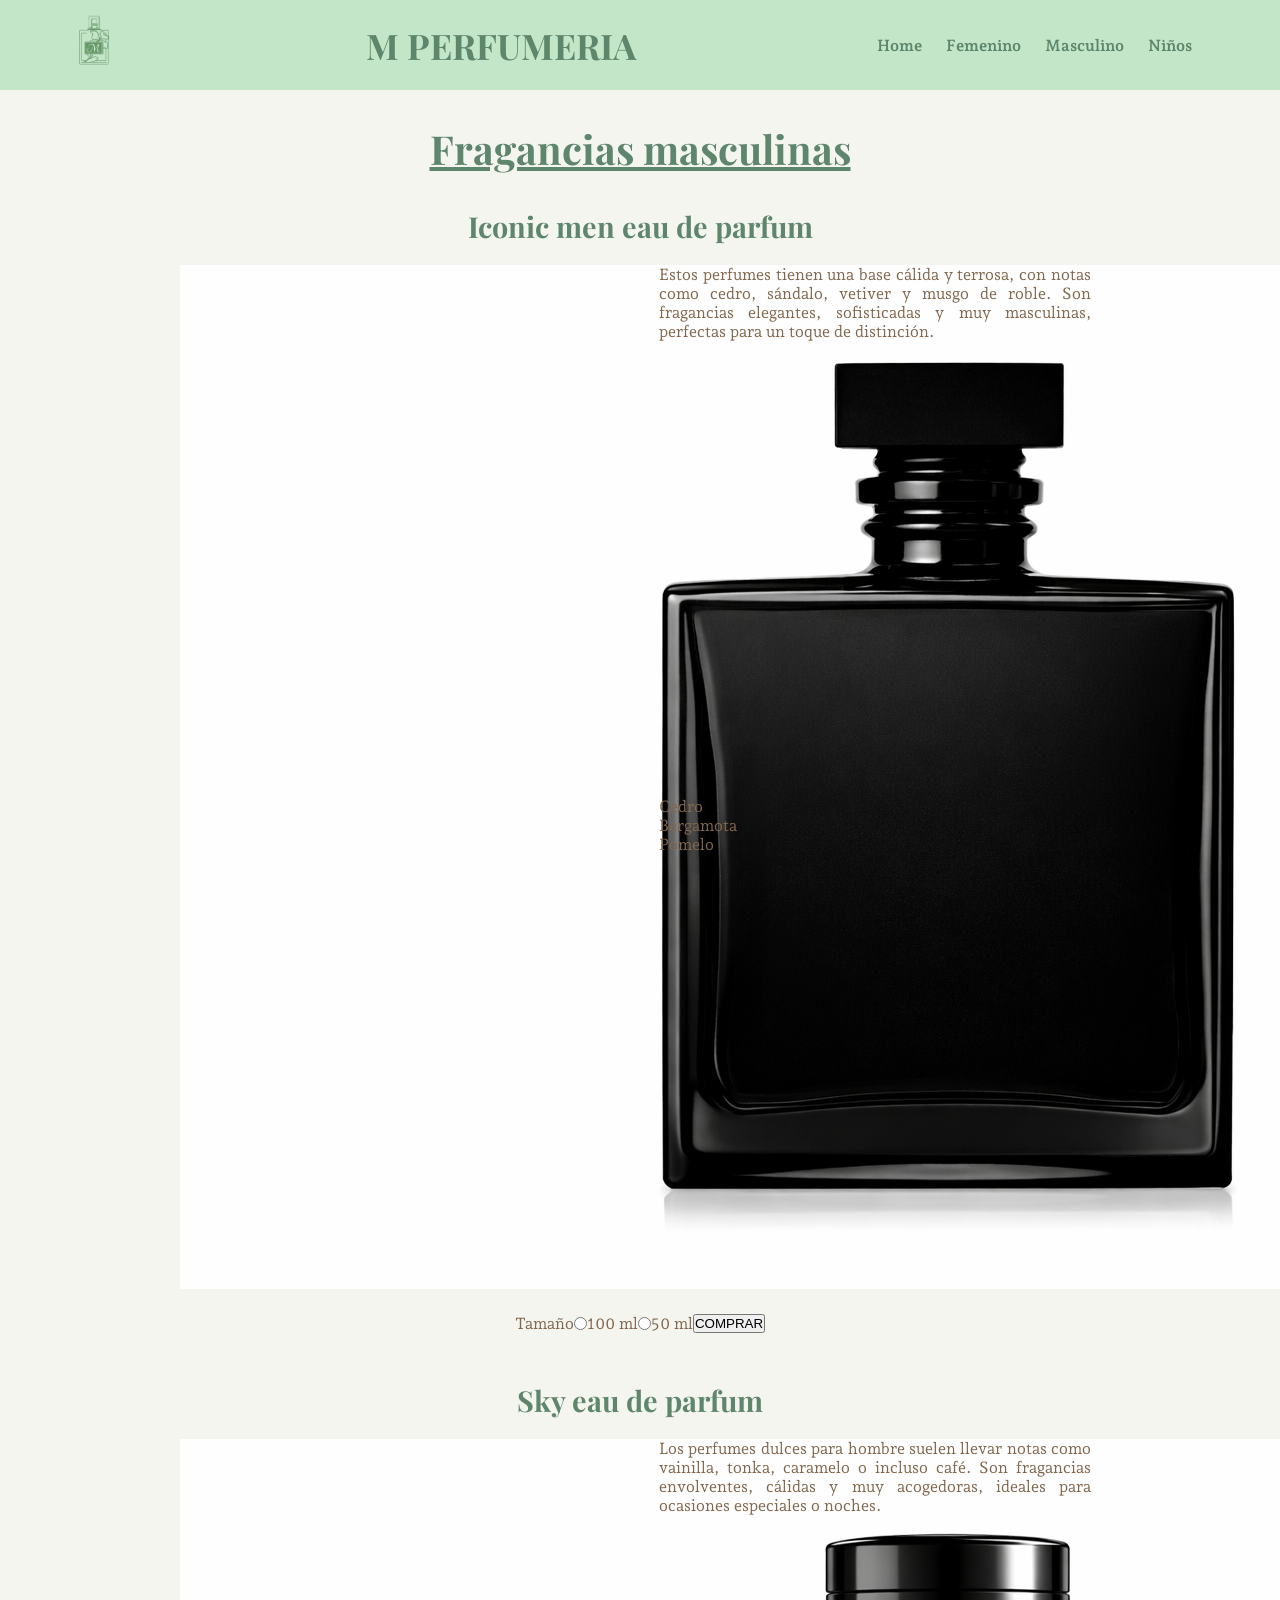
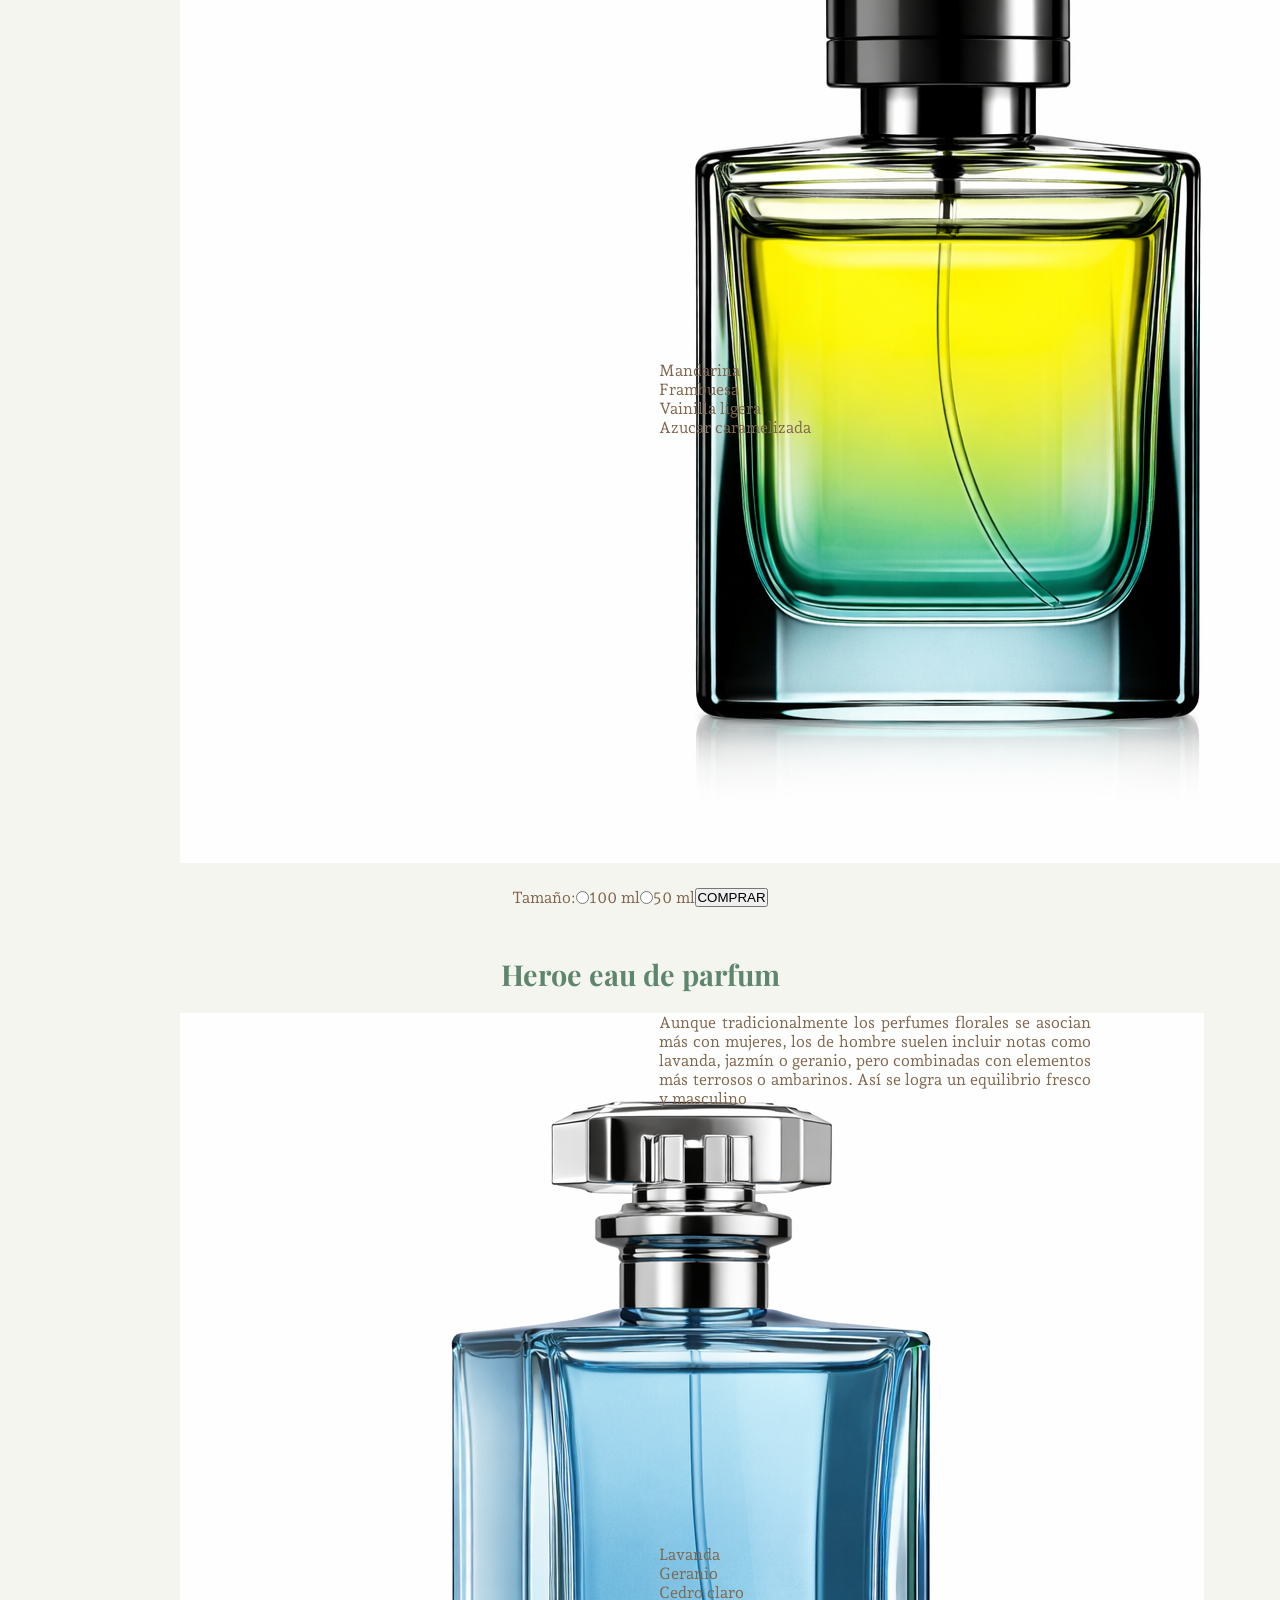
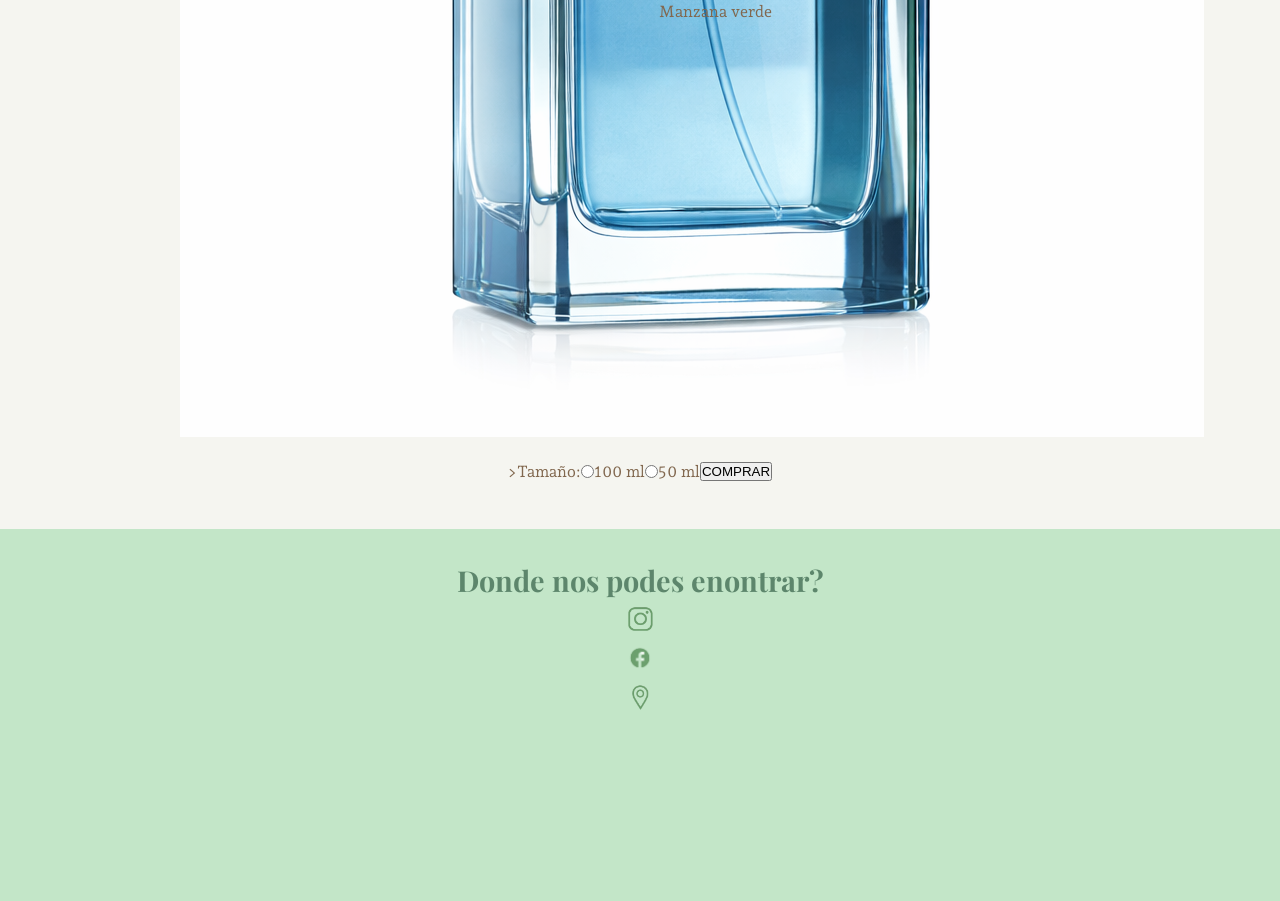
==== pages/hombres.html @ dec8b04a "primer version" ====
<!DOCTYPE html>
<html lang="en">

<head>
    <meta charset="UTF-8">
    <meta name="viewport" content="width=device-width, initial-scale=1.0">
    <title>Document</title>
    <link rel="stylesheet" href="../css/style.css">
</head>

<body>
    <header class="fondo">
        <a href=""><img class="logo" src="../img/logo.png" alt="Logo de marca"></a>
        <h1>M PERFUMERIA</h1>
        <nav>
            <ul>
                <li><a href="../index.html">Home</a></li>
                <li><a href="./mujer.html">Femenino</a></li>
                <li><a href="#">Masculino</a></li>
                <li><a href="./niños.html">Niños</a></li>
            </ul>
        </nav>
    </header>


    <main>
        <h2>Fragancias masculinas</h2>
        <nav class="hombre1">
            <img class="producto imgh1" src="../img/hombre_amaderado.png" alt="perfume iconic men">
            <h3 class="tituloh1">Iconic men eau de parfum</h3>
            <form class="tipografia comprah1" action="/submit" method="post">

                <label for="Tamaño">Tamaño</label>
                <input type="radio">
                <label for="">100 ml</label>
                <input type="radio">
                <label for="">50 ml</label>
                <input type="submit" value="COMPRAR">
            </form>

            <p class="tipografia textoh1">Estos perfumes tienen una base cálida y terrosa, con notas como cedro,
                sándalo, vetiver y musgo de roble. Son fragancias
                elegantes, sofisticadas y muy masculinas, perfectas para un toque de distinción.</p>
            <ul class="tipografia ingredientesh1">
                <li>Cedro</li>
                <li>Bergamota</li>
                <li>Pomelo</li>
            </ul>
        </nav>


        <nav class="hombre2">
            <img class="producto imgh2" src="../img/hombre_dulce.png" alt="perfume sky men">
            <h3 class="tituloh2">Sky eau de parfum </h3>
            <form class="tipografia comprah2 " action="/submit" method="post">
                <label for="tamaño">Tamaño:</label>
                <input type="radio">
                <label for="">100 ml</label>
                <input type="radio">
                <label for="">50 ml</label>
                <input type="submit" value="COMPRAR">
            </form>

            <p class="tipografia textoh2">Los perfumes dulces para hombre suelen llevar notas como vainilla, tonka,
                caramelo o incluso café. Son fragancias
                envolventes, cálidas y muy acogedoras, ideales para ocasiones especiales o noches. </p>
            <ul class="tipografia ingredientesh2">
                <li>Mandarina</li>
                <li>Frambuesa</li>
                <li>Vainilla ligera</li>
                <li>Azucar caramelizada</li>
            </ul>
        </nav>

        <nav class="hombre3">
            <img class="producto imgh3" src="../img/hombre_floral.png" alt="perfume Heroe">
            <h3 class="tituloh3">Heroe eau de parfum</h3>
            <form class="tipografia comprah3" action="/submit" method="post">>
                <label for="tamaño">Tamaño:</label>
                <input type="radio">
                <label for="">100 ml</label>
                <input type="radio">
                <label for="">50 ml</label>
                <input type="submit" value="COMPRAR">
            </form>

            <p class="tipografia textoh3">Aunque tradicionalmente los perfumes florales se asocian más con mujeres, los
                de hombre suelen incluir notas como
                lavanda, jazmín o geranio, pero combinadas con elementos más terrosos o ambarinos. Así se logra un
                equilibrio fresco y
                masculino</p>

            <ul class="tipografia ingredientesh3">
                <li>Lavanda</li>
                <li>Geranio</li>
                <li>Cedro claro</li>
                <li>Manzana verde</li>
            </ul>
        </nav>


    </main>

    <footer class="fondo">
        <h3>Donde nos podes enontrar?</h3>
        <a href=""><img class="redes" src="../img/instagram.png" alt="instagram"></a>
        <a href=""><img class="redes" src="../img/facebook.png" alt="facebook"></a>
        <a href=""><img class="redes" src="../img/ubicacion.png" alt=""></a>
        <iframe
            src="https://www.google.com/maps/embed?pb=!1m18!1m12!1m3!1d3284.718202139475!2d-58.43477722565514!3d-34.585996256560136!2m3!1f0!2f0!3f0!3m2!1i1024!2i768!4f13.1!3m3!1m2!1s0x95bcc945173b3dd7%3A0xe8a347bb55df550c!2sCoderhouse!5e0!3m2!1ses!2sar!4v1768933037406!5m2!1ses!2sar"
            width="200" height="150" style="border:0;" allowfullscreen="" loading="lazy"
            referrerpolicy="no-referrer-when-downgrade"></iframe>

    </footer>

</body>

</html>
---- css/style.css ----
@import url('https://fonts.googleapis.com/css2?family=Playfair+Display:ital,wght@0,400..900;1,400..900&display=swap');
/*titulos
font-family: "Playfair Display" */
@import url('https://fonts.googleapis.com/css2?family=Andada+Pro:ital,wght@0,400..840;1,400..840&display=swap');
/*parrafos "Andada Pro", serif;*/

/*fuentes general
#F5F5F0 blanco
#E6D8C3 beige
#C2A68C marron
#5D866C
verde
*/

* {
    margin: 0;
    padding: 0;
    box-sizing: border-box;
}

body {
    overflow-x: hidden;
    width: 100%;
    background-color: #F5F5F0;
    font-family: "Andada Pro", serif;
}

/*TIPOGRAFIA GENERAL*/

h1 {
    color: #5D866C;
    font-family: "Playfair Display", serif;
    font-size: 2.2rem;
    margin: 0;
}

h2 {
    color: #5D866C;
    font-family: "Playfair Display", serif;
    font-size: 2.5rem;
    text-decoration: underline;
    padding: 2rem 0;
    text-align: center;
}

h3 {
    color: #5D866C;
    font-family: "Playfair Display", serif;
    font-size: 1.8rem;
    padding: 0 0 3px 0;
}

.tipografia {
    color: #81674e;
    font-family: "Andada Pro", serif;
    text-align: justify;
}

p {
    padding: 0 2% 10px 2%;
    /* Quitamos padding superior para que no baje */
    margin: 0;
    text-align: justify;
    font-family: "Andada Pro", serif;
    color: #81674e;
}

ul {
    display: inline-block;
    margin: 0;
    padding: 0;
    list-style: none;
}

/*HEADER*/
header {
    display: flex;
    align-items: center;
    justify-content: space-between;
    padding: 10px 5%;
    height: 90px;
    background-color: #c3e6c8;
}

header ul {
    font-family: "Andada Pro", serif;
    display: flex;
    margin: 0;
    padding: 0;
    list-style: none;
}

header li {
    margin-right: 1.5rem;
}

header a {
    text-decoration: none;
    color: #5D866C;
    font-weight: bold;
}

.fondo {
    background-color: #c3e6c8;
}

/*Main*/
main {
    text-align: center;
    background-color: #F5F5F0;
    display: flow-root;
}

/*imagenes*/
.logo {
    width: 60px;
    height: auto;
}

.presentacion {
    max-width: 100%;
    height: auto;
    display: block;
    margin: 0 auto;
}

.redes {
    width: 35px !important;
    height: 35px !important;
    margin: 0 10px;
    object-fit: contain;
}

/*grids*/
.hombre1,
.hombre2,
.hombre3,
.mujer1,
.mujer2,
.mujer3,
.nena,
.nene,
.unisex {
    display: grid;
    grid-template-areas:
        "titulo titulo"
        "img texto"
        "img ingredientes"
        "compra compra";
    grid-template-columns: 45% 45%;
    /* Forzamos a que las filas de contenido sean flexibles pero pegadas arriba */
    grid-template-rows: auto min-content min-content auto;
    column-gap: 2%;
    row-gap: 10px;
    width: 90%;
    max-width: 1000px;
    margin: 0 auto 0 auto;
    padding-bottom: 3rem;
    justify-content: center;
    /* IMPORTANTE: Alinea todo al inicio de la celda para que el texto no baje */
    align-items: start;
}

.tituloh1,
.tituloh2,
.tituloh3,
.titulom1,
.titulom2,
.titulom3,
.tituloa,
.tituloe,
.titulox {
    grid-area: titulo;
    align-self: center;
    /* El título sí lo centramos */
    padding-bottom: 10px;
}

.imgh1,
.imgh2,
.imgh3,
.imgm1,
.imgm2,
.imgm3,
.imga,
.imge,
.imgx {
    grid-area: img;
}

[class^="img"] img {
    width: 100%;
    max-width: 280px;
    height: auto;
}

.textoh1,
.textoh2,
.textoh3,
.textom1,
.textom2,
.textom3,
.textoa,
.textoe,
.textox {
    grid-area: texto;
    /* Forzamos a que este bloque empiece arriba de su celda */
    align-self: start;
}

.ingredientesh1,
.ingredientesh2,
.ingredientesh3,
.ingredientesm1,
.ingredientesm2,
.ingredientesm3,
.ingredientesa,
.ingredientese,
.ingredientesx {
    grid-area: ingredientes;
    text-align: left;
    padding-left: 2%;
    align-self: start;
}

.comprah1,
.comprah2,
.comprah3,
.compram1,
.compram2,
.compram3,
.compraa,
.comprae,
.comprax {
    grid-area: compra;
    display: flex;
    justify-content: center;
    align-self: center;
    padding-top: 15px;
}

button {
    background-color: #5D866C;
    color: #F5F5F0;
    border: none;
    padding: 8px 20px;
    font-family: "Andada Pro", serif;
    cursor: pointer;
    border-radius: 4px;
}

footer {
    background-color: #c3e6c8;
    padding: 2rem;
    text-align: center;
    display: flex;
    flex-direction: column;
    align-items: center;
    margin-top: 0;
}

/*MOBILE*/

@media (max-width: 480px) {

    header {
        flex-direction: column;
        height: auto;
        gap: 1rem;
        padding: 15px;
    }

    h1 {
        font-size: 2rem;
    }

    header ul {
        flex-wrap: wrap;
        justify-content: center;
        gap: 10px;
    }

    .hombre1,
    .hombre2,
    .hombre3,
    .mujer1,
    .mujer2,
    .mujer3,
    .nena,
    .nene,
    .unisex {
        grid-template-columns: 100%;
        grid-template-areas:
            "titulo"
            "img"
            "texto"
            "ingredientes"
            "compra";
        width: 100%;
        align-items: center;
        /* En mobile sí centramos */
    }

    [class^="img"] img {
        max-width: 200px;
    }

    p {
        padding: 15px 5%;
    }
}


#carouselPerfumeria {
    margin-bottom: 2rem;
    width: 100%;
}

.carousel-inner img {
    height: auto;
    max-height: 400px;
    object-fit: cover;
}
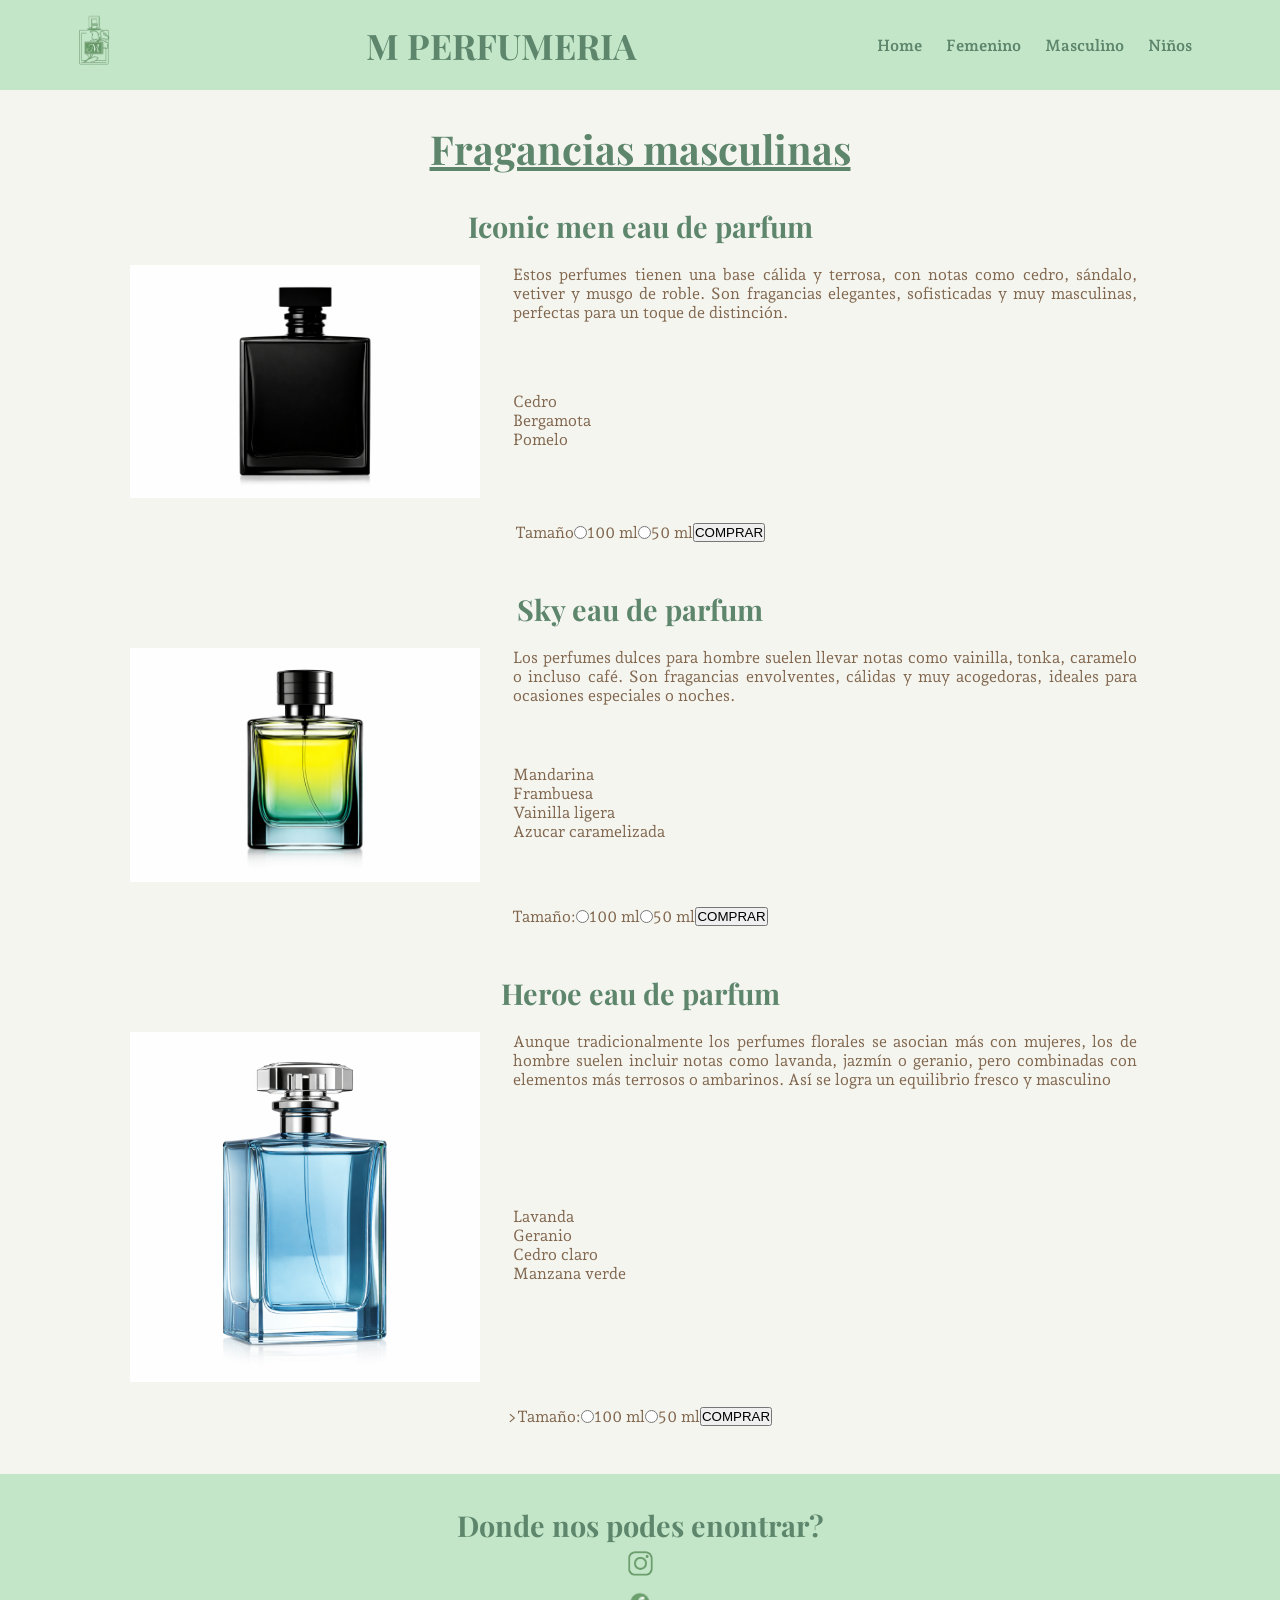
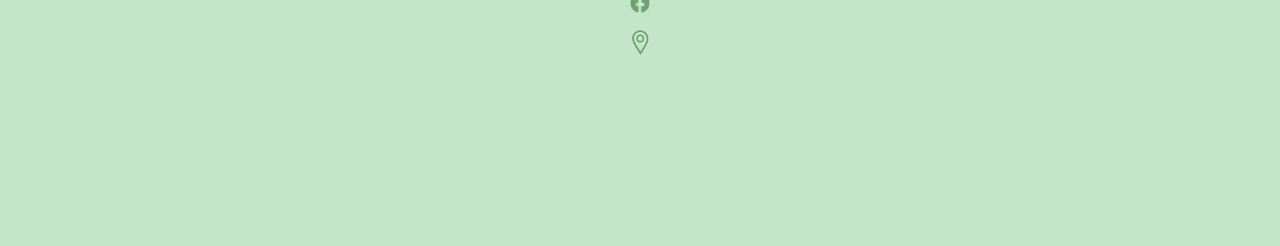
==== commit 0516ce96: "sass" ====
--- a/pages/hombres.html
+++ b/pages/hombres.html
@@ -25,7 +25,7 @@
 
     <main>
         <h2>Fragancias masculinas</h2>
-        <nav class="hombre1">
+        <div class="hombre1">
             <img class="producto imgh1" src="../img/hombre_amaderado.png" alt="perfume iconic men">
             <h3 class="tituloh1">Iconic men eau de parfum</h3>
             <form class="tipografia comprah1" action="/submit" method="post">
@@ -46,10 +46,10 @@
                 <li>Bergamota</li>
                 <li>Pomelo</li>
             </ul>
-        </nav>
+        </div>
 
 
-        <nav class="hombre2">
+        <div class="hombre2">
             <img class="producto imgh2" src="../img/hombre_dulce.png" alt="perfume sky men">
             <h3 class="tituloh2">Sky eau de parfum </h3>
             <form class="tipografia comprah2 " action="/submit" method="post">
@@ -70,9 +70,9 @@
                 <li>Vainilla ligera</li>
                 <li>Azucar caramelizada</li>
             </ul>
-        </nav>
+        </div>
 
-        <nav class="hombre3">
+        <div class="hombre3">
             <img class="producto imgh3" src="../img/hombre_floral.png" alt="perfume Heroe">
             <h3 class="tituloh3">Heroe eau de parfum</h3>
             <form class="tipografia comprah3" action="/submit" method="post">>
@@ -96,7 +96,7 @@
                 <li>Cedro claro</li>
                 <li>Manzana verde</li>
             </ul>
-        </nav>
+        </div>
 
 
     </main>
--- a/css/style.css
+++ b/css/style.css
@@ -132,14 +132,521 @@
 }
 
 /*grids*/
-.hombre1,
-.hombre2,
-.hombre3,
-.mujer1,
-.mujer2,
-.mujer3,
-.nena,
-.nene,
+.hombre1 {
+    display: grid;
+    grid-template-areas:
+        "titulo titulo"
+        "img texto"
+        "img ingredientes"
+        "compra compra";
+    grid-template-columns: 35% 65%;
+    grid-template-rows: auto min-content min-content auto;
+    column-gap: 2%;
+    row-gap: 10px;
+    width: 90%;
+    max-width: 1000px;
+    margin: 0 auto 0 auto;
+    padding-bottom: 3rem;
+    justify-content: center;
+    align-items: start;
+}
+
+.tituloh1 {
+    grid-area: titulo;
+    align-self: center;
+    padding-bottom: 10px;
+}
+
+.imgh1 {
+
+    grid-area: img;
+    width: 100%;
+    max-width: 100%;
+    height: auto;
+}
+
+
+
+[class^="img"] {
+    display: flex;
+    justify-content: center;
+    align-items: center;
+}
+
+[class^="img"] img {
+    width: 200px;
+    max-width: 200px;
+    height: auto;
+}
+
+.textoh1 {
+    grid-area: texto;
+
+    align-self: start;
+}
+
+.ingredientesh1 {
+    grid-area: ingredientes;
+    text-align: left;
+    padding-left: 2%;
+    align-self: start;
+}
+
+.comprah1 {
+    grid-area: compra;
+    display: flex;
+    justify-content: center;
+    align-self: center;
+    padding-top: 15px;
+}
+
+.hombre2 {
+    display: grid;
+    grid-template-areas:
+        "titulo titulo"
+        "img texto"
+        "img ingredientes"
+        "compra compra";
+    grid-template-columns: 35% 65%;
+    grid-template-rows: auto min-content min-content auto;
+    column-gap: 2%;
+    row-gap: 10px;
+    width: 90%;
+    max-width: 1000px;
+    margin: 0 auto 0 auto;
+    padding-bottom: 3rem;
+    justify-content: center;
+    align-items: start;
+}
+
+.tituloh2 {
+    grid-area: titulo;
+    align-self: center;
+    padding-bottom: 10px;
+}
+
+.imgh2 {
+    grid-area: img;
+    width: 100%;
+    max-width: 100%;
+    height: auto;
+}
+
+[class^="img"] {
+    display: flex;
+    justify-content: center;
+    align-items: center;
+}
+
+[class^="img"] img {
+    width: 200px;
+    max-width: 200px;
+    height: auto;
+}
+
+.textoh2 {
+    grid-area: texto;
+
+    align-self: start;
+}
+
+.ingredientesh2 {
+    grid-area: ingredientes;
+    text-align: left;
+    padding-left: 2%;
+    align-self: start;
+}
+
+.comprah2 {
+    grid-area: compra;
+    display: flex;
+    justify-content: center;
+    align-self: center;
+    padding-top: 15px;
+}
+
+.hombre3 {
+    display: grid;
+    grid-template-areas:
+        "titulo titulo"
+        "img texto"
+        "img ingredientes"
+        "compra compra";
+    grid-template-columns: 35% 65%;
+    grid-template-rows: auto min-content min-content auto;
+    column-gap: 2%;
+    row-gap: 10px;
+    width: 90%;
+    max-width: 1000px;
+    margin: 0 auto 0 auto;
+    padding-bottom: 3rem;
+    justify-content: center;
+    align-items: start;
+}
+
+.tituloh3 {
+    grid-area: titulo;
+    align-self: center;
+    padding-bottom: 10px;
+}
+
+.imgh3 {
+    grid-area: img;
+    width: 100%;
+    max-width: 100%;
+    height: auto;
+}
+
+
+[class^="img"] {
+    display: flex;
+    justify-content: center;
+    align-items: center;
+}
+
+[class^="img"] img {
+    width: 200px;
+    max-width: 200px;
+    height: auto;
+}
+
+.textoh3 {
+    grid-area: texto;
+
+    align-self: start;
+}
+
+.ingredientesh3 {
+    grid-area: ingredientes;
+    text-align: left;
+    padding-left: 2%;
+    align-self: start;
+}
+
+.comprah3 {
+    grid-area: compra;
+    display: flex;
+    justify-content: center;
+    align-self: center;
+    padding-top: 15px;
+}
+
+.mujer1 {
+    display: grid;
+    grid-template-areas:
+        "titulo titulo"
+        "img texto"
+        "img ingredientes"
+        "compra compra";
+    grid-template-columns: 35% 65%;
+    grid-template-rows: auto min-content min-content auto;
+    column-gap: 2%;
+    row-gap: 10px;
+    width: 90%;
+    max-width: 1000px;
+    margin: 0 auto 0 auto;
+    padding-bottom: 3rem;
+    justify-content: center;
+    align-items: start;
+}
+
+.titulom1 {
+    grid-area: titulo;
+    align-self: center;
+    padding-bottom: 10px;
+}
+
+.imgm1 {
+    grid-area: img;
+
+}
+
+
+[class^="img"] {
+    display: flex;
+    justify-content: center;
+    align-items: center;
+}
+
+[class^="img"] img {
+    width: 200px;
+    max-width: 200px;
+    height: auto;
+}
+
+.textom1 {
+    grid-area: texto;
+
+    align-self: start;
+}
+
+.ingredientesm1 {
+    grid-area: ingredientes;
+    text-align: left;
+    padding-left: 2%;
+    align-self: start;
+}
+
+.compram1 {
+    grid-area: compra;
+    display: flex;
+    justify-content: center;
+    align-self: center;
+    padding-top: 15px;
+}
+
+.mujer2 {
+    display: grid;
+    grid-template-areas:
+        "titulo titulo"
+        "img texto"
+        "img ingredientes"
+        "compra compra";
+    grid-template-columns: 35% 65%;
+    grid-template-rows: auto min-content min-content auto;
+    column-gap: 2%;
+    row-gap: 10px;
+    width: 90%;
+    max-width: 1000px;
+    margin: 0 auto 0 auto;
+    padding-bottom: 3rem;
+    justify-content: center;
+    align-items: start;
+}
+
+.titulom2 {
+    grid-area: titulo;
+    align-self: center;
+    padding-bottom: 10px;
+}
+
+.imgm2 {
+    grid-area: img;
+}
+
+
+[class^="img"] {
+    display: flex;
+    justify-content: center;
+    align-items: center;
+}
+
+[class^="img"] img {
+    width: 200px;
+    max-width: 200px;
+    height: auto;
+}
+
+.textom2 {
+    grid-area: texto;
+
+    align-self: start;
+}
+
+.ingredientesm2 {
+    grid-area: ingredientes;
+    text-align: left;
+    padding-left: 2%;
+    align-self: start;
+}
+
+.compram2 {
+    grid-area: compra;
+    display: flex;
+    justify-content: center;
+    align-self: center;
+    padding-top: 15px;
+}
+
+.mujer3 {
+    display: grid;
+    grid-template-areas:
+        "titulo titulo"
+        "img texto"
+        "img ingredientes"
+        "compra compra";
+    grid-template-columns: 35% 65%;
+    grid-template-rows: auto min-content min-content auto;
+    column-gap: 2%;
+    row-gap: 10px;
+    width: 90%;
+    max-width: 1000px;
+    margin: 0 auto 0 auto;
+    padding-bottom: 3rem;
+    justify-content: center;
+    align-items: start;
+}
+
+.titulom3 {
+    grid-area: titulo;
+    align-self: center;
+    padding-bottom: 10px;
+}
+
+.imgm3 {
+    grid-area: img;
+}
+
+
+[class^="img"] {
+    display: flex;
+    justify-content: center;
+    align-items: center;
+}
+
+[class^="img"] img {
+    width: 200px;
+    max-width: 200px;
+    height: auto;
+}
+
+.textom3 {
+    grid-area: texto;
+
+    align-self: start;
+}
+
+.ingredientesm3 {
+    grid-area: ingredientes;
+    text-align: left;
+    padding-left: 2%;
+    align-self: start;
+}
+
+.compram3 {
+    grid-area: compra;
+    display: flex;
+    justify-content: center;
+    align-self: center;
+    padding-top: 15px;
+}
+
+.nena {
+    display: grid;
+    grid-template-areas:
+        "titulo titulo"
+        "img texto"
+        "img ingredientes"
+        "compra compra";
+    grid-template-columns: 35% 65%;
+    grid-template-rows: auto min-content min-content auto;
+    column-gap: 2%;
+    row-gap: 10px;
+    width: 90%;
+    max-width: 1000px;
+    margin: 0 auto 0 auto;
+    padding-bottom: 3rem;
+    justify-content: center;
+    align-items: start;
+}
+
+.tituloa {
+    grid-area: titulo;
+    align-self: center;
+    padding-bottom: 10px;
+}
+
+.imga {
+    grid-area: img;
+}
+
+
+[class^="img"] {
+    display: flex;
+    justify-content: center;
+    align-items: center;
+}
+
+[class^="img"] img {
+    width: 200px;
+    max-width: 200px;
+    height: auto;
+}
+
+.textoa {
+    grid-area: texto;
+
+    align-self: start;
+}
+
+.ingredientesa {
+    grid-area: ingredientes;
+    text-align: left;
+    padding-left: 2%;
+    align-self: start;
+}
+
+.compraa {
+    grid-area: compra;
+    display: flex;
+    justify-content: center;
+    align-self: center;
+    padding-top: 15px;
+}
+
+.nene {
+    display: grid;
+    grid-template-areas:
+        "titulo titulo"
+        "img texto"
+        "img ingredientes"
+        "compra compra";
+    grid-template-columns: 35% 65%;
+    grid-template-rows: auto min-content min-content auto;
+    column-gap: 2%;
+    row-gap: 10px;
+    width: 90%;
+    max-width: 1000px;
+    margin: 0 auto 0 auto;
+    padding-bottom: 3rem;
+    justify-content: center;
+    align-items: start;
+}
+
+.tituloe {
+    grid-area: titulo;
+    align-self: center;
+    padding-bottom: 10px;
+}
+
+.imge {
+    grid-area: img;
+}
+
+
+[class^="img"] {
+    display: flex;
+    justify-content: center;
+    align-items: center;
+}
+
+[class^="img"] img {
+    width: 200px;
+    max-width: 200px;
+    height: auto;
+}
+
+.textoe {
+    grid-area: texto;
+
+    align-self: start;
+}
+
+.ingredientese {
+    grid-area: ingredientes;
+    text-align: left;
+    padding-left: 2%;
+    align-self: start;
+}
+
+.comprae {
+    grid-area: compra;
+    display: flex;
+    justify-content: center;
+    align-self: center;
+    padding-top: 15px;
+}
+
 .unisex {
     display: grid;
     grid-template-areas:
@@ -147,75 +654,47 @@
         "img texto"
         "img ingredientes"
         "compra compra";
-    grid-template-columns: 45% 45%;
-    /* Forzamos a que las filas de contenido sean flexibles pero pegadas arriba */
-    grid-template-rows: auto min-content min-content auto;
-    column-gap: 2%;
-    row-gap: 10px;
-    width: 90%;
-    max-width: 1000px;
-    margin: 0 auto 0 auto;
-    padding-bottom: 3rem;
-    justify-content: center;
-    /* IMPORTANTE: Alinea todo al inicio de la celda para que el texto no baje */
-    align-items: start;
-}
-
-.tituloh1,
-.tituloh2,
-.tituloh3,
-.titulom1,
-.titulom2,
-.titulom3,
-.tituloa,
-.tituloe,
+    grid-template-columns: 35% 65%;
+    grid-template-rows: auto min-content min-content auto;
+    column-gap: 2%;
+    row-gap: 10px;
+    width: 90%;
+    max-width: 1000px;
+    margin: 0 auto 0 auto;
+    padding-bottom: 3rem;
+    justify-content: center;
+    align-items: start;
+}
+
 .titulox {
     grid-area: titulo;
     align-self: center;
-    /* El título sí lo centramos */
-    padding-bottom: 10px;
-}
-
-.imgh1,
-.imgh2,
-.imgh3,
-.imgm1,
-.imgm2,
-.imgm3,
-.imga,
-.imge,
+    padding-bottom: 10px;
+}
+
 .imgx {
     grid-area: img;
 }
 
-[class^="img"] img {
-    width: 100%;
-    max-width: 280px;
-    height: auto;
-}
-
-.textoh1,
-.textoh2,
-.textoh3,
-.textom1,
-.textom2,
-.textom3,
-.textoa,
-.textoe,
+
+[class^="img"] {
+    display: flex;
+    justify-content: center;
+    align-items: center;
+}
+
+[class^="img"] img {
+    width: 200px;
+    max-width: 200px;
+    height: auto;
+}
+
 .textox {
     grid-area: texto;
-    /* Forzamos a que este bloque empiece arriba de su celda */
-    align-self: start;
-}
-
-.ingredientesh1,
-.ingredientesh2,
-.ingredientesh3,
-.ingredientesm1,
-.ingredientesm2,
-.ingredientesm3,
-.ingredientesa,
-.ingredientese,
+
+    align-self: start;
+}
+
 .ingredientesx {
     grid-area: ingredientes;
     text-align: left;
@@ -223,14 +702,6 @@
     align-self: start;
 }
 
-.comprah1,
-.comprah2,
-.comprah3,
-.compram1,
-.compram2,
-.compram3,
-.compraa,
-.comprae,
 .comprax {
     grid-area: compra;
     display: flex;
@@ -298,7 +769,7 @@
             "compra";
         width: 100%;
         align-items: center;
-        /* En mobile sí centramos */
+
     }
 
     [class^="img"] img {
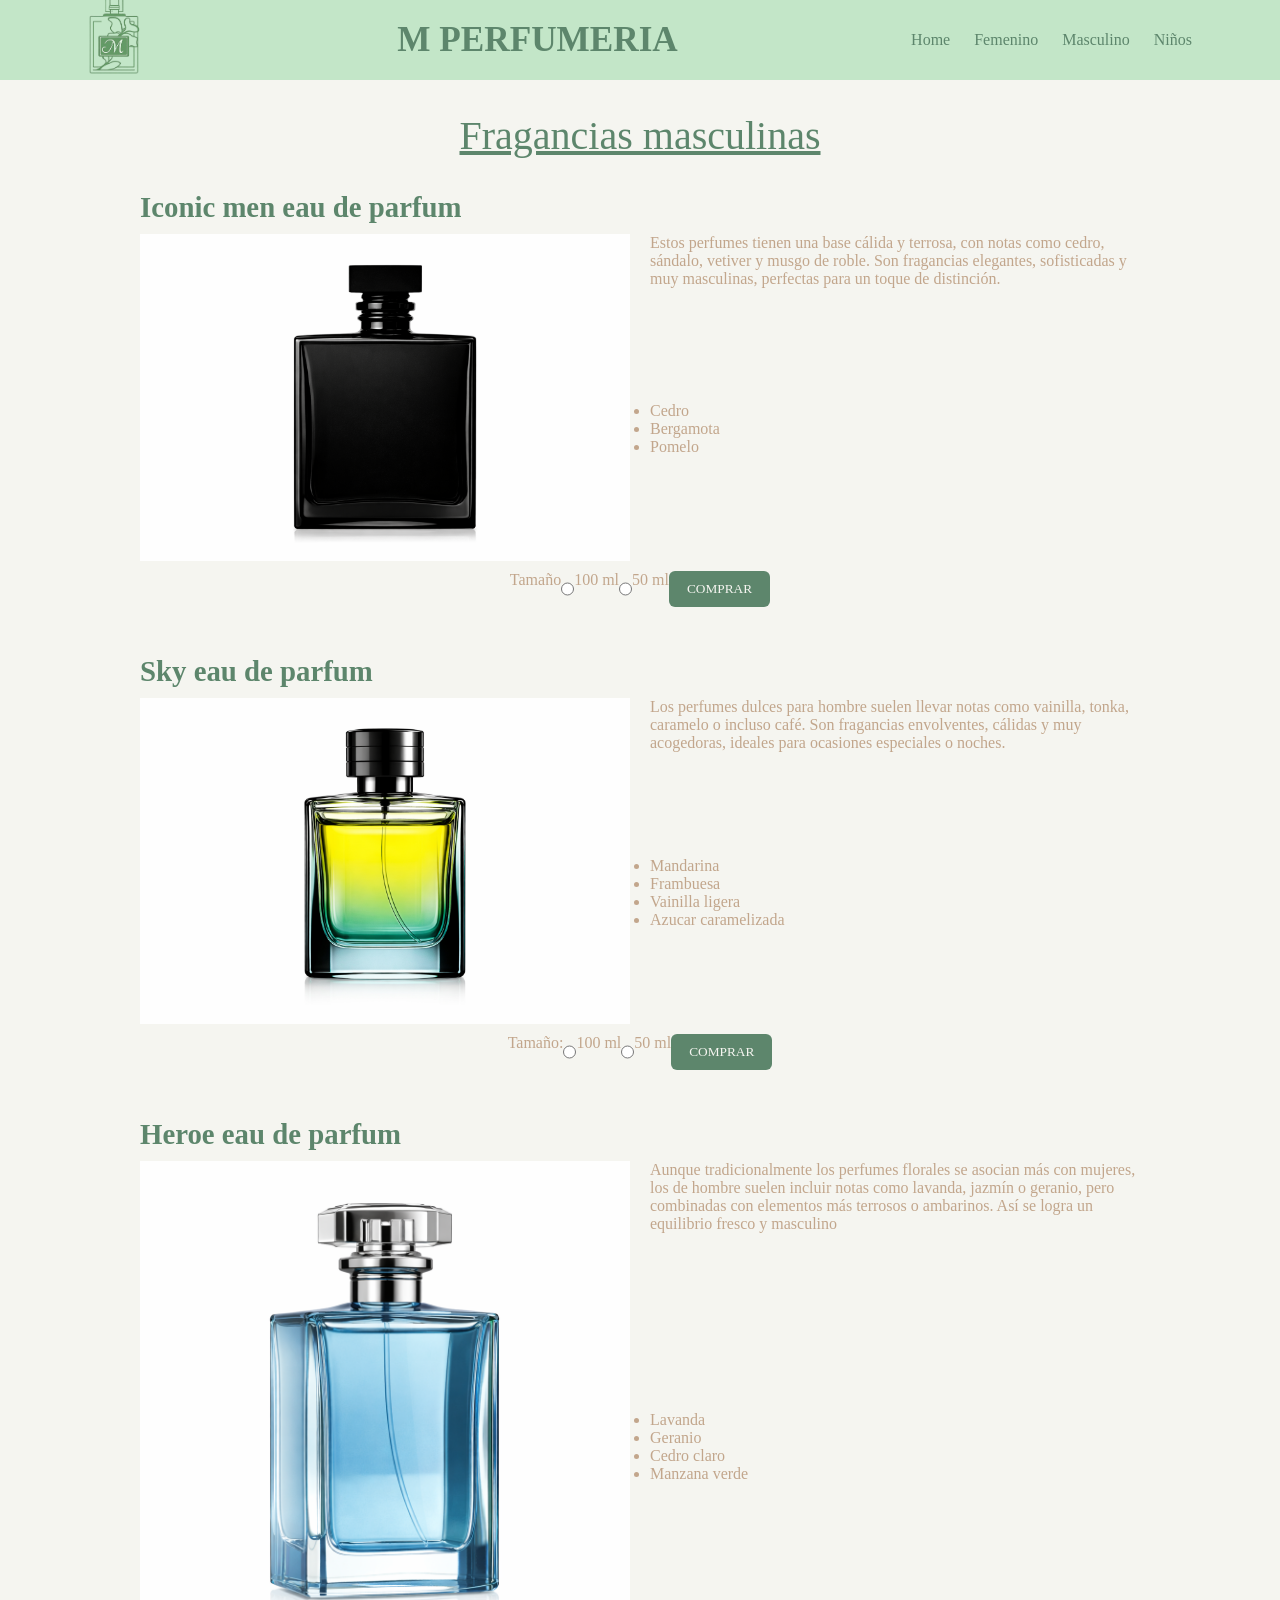
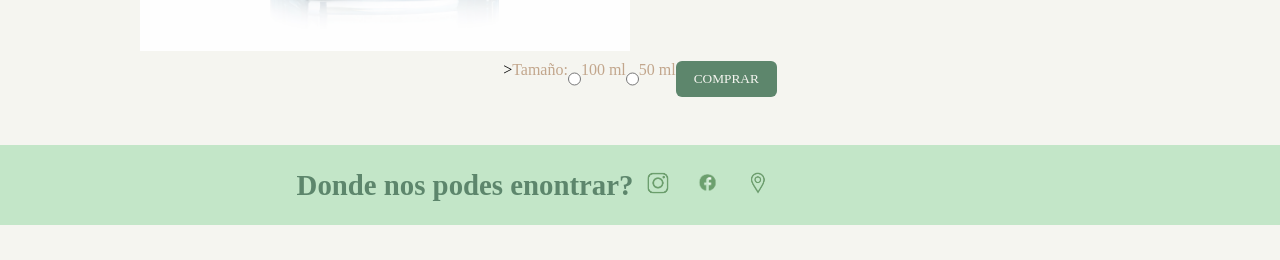
==== commit c61ddd25: "entrega sass" ====
--- a/pages/hombres.html
+++ b/pages/hombres.html
@@ -5,7 +5,7 @@
     <meta charset="UTF-8">
     <meta name="viewport" content="width=device-width, initial-scale=1.0">
     <title>Document</title>
-    <link rel="stylesheet" href="../css/style.css">
+    <link rel="stylesheet" href="../css/estilos.css">
 </head>
 
 <body>
--- a/css/estilos.css
+++ b/css/estilos.css
@@ -0,0 +1,261 @@
+@charset "UTF-8";
+* {
+  margin: 0;
+  padding: 0;
+  box-sizing: border-box;
+}
+
+body {
+  overflow-x: hidden;
+  width: 100%;
+  background-color: #F5F5F0;
+  font-family: "Andada Pro", serif;
+}
+
+/* TIPOGRAFÍAS HEADER (unificadas) */
+header {
+  display: flex;
+  align-items: center;
+  justify-content: space-between;
+  padding: 10px 5%;
+  height: 80px;
+  background-color: #c3e6c8;
+}
+header .logo {
+  width: 100px;
+  height: auto;
+}
+header .logo img {
+  width: 100%;
+  height: auto;
+}
+header ul {
+  font-family: "Andada Pro", serif;
+  display: flex;
+  list-style: none;
+}
+header li {
+  margin-right: 1.5rem;
+}
+header a {
+  text-decoration: none;
+  color: #5D866C;
+  font-weight: normal;
+  font-family: "Andada Pro", serif;
+}
+
+/* TITULOS */
+h1 {
+  color: #5D866C;
+  font-family: "Playfair Display", serif;
+  font-size: 2.2rem;
+}
+
+h2 {
+  color: #5D866C;
+  font-family: "Playfair Display", serif;
+  font-size: 2.5rem;
+  text-decoration: underline;
+  text-align: center;
+  padding: 2rem 0;
+  font-weight: normal;
+}
+
+h3 {
+  color: #5D866C;
+  font-family: "Playfair Display", serif;
+  font-size: 1.8rem;
+}
+
+/* PÁRRAFOS Y LISTAS - COLOR MARRÓN */
+p,
+.tipografía,
+ul,
+label {
+  color: #C2A68C;
+  font-family: "Andada Pro", serif;
+}
+
+/* GRID */
+.hombre1,
+.hombre2,
+.hombre3,
+.mujer1,
+.mujer2,
+.mujer3,
+.nena,
+.nene,
+.unisex {
+  display: grid;
+  grid-template-areas: "titulo titulo" "img texto" "img ingredientes" "compra compra";
+  grid-template-columns: 1fr 1fr;
+  grid-template-rows: auto min-content min-content auto;
+  column-gap: 2%;
+  row-gap: 10px;
+  width: 90%;
+  max-width: 1000px;
+  margin: 0 auto;
+  padding-bottom: 3rem;
+  justify-content: center;
+  align-items: start;
+}
+
+.tituloh1,
+.tituloh2,
+.tituloh3,
+.titulom1,
+.titulom2,
+.titulom3,
+.tituloe,
+.tituloa,
+.titulox {
+  grid-area: titulo;
+}
+
+.imgh1,
+.imgh2,
+.imgh3,
+.imgm1,
+.imgm2,
+.imgm3,
+.imga,
+.imge,
+.imgx {
+  grid-area: img;
+  width: 100%;
+}
+
+.textoh1,
+.textoh2,
+.textoh3,
+.textom1,
+.textom2,
+.textom3,
+.textoa,
+.textoe,
+.textox {
+  grid-area: texto;
+}
+
+.ingredientesh1,
+.ingredientesh2,
+.ingredientesh3,
+.ingredientesm1,
+.ingredientesm2,
+.ingredientesm3,
+.ingredientesa,
+.ingredientese,
+.ingredientesx {
+  grid-area: ingredientes;
+}
+
+.comprah1,
+.comprah2,
+.comprah3,
+.compram1,
+.compram2,
+.compram3,
+.compraa,
+.comprae,
+.comprax {
+  grid-area: compra;
+  justify-content: center;
+  display: flex;
+}
+
+/* ANIMACION IMÁGENES PRODUCTOS */
+@keyframes aparecer {
+  from {
+    opacity: 0;
+    transform: translateY(20px);
+  }
+  to {
+    opacity: 1;
+    transform: translateY(0);
+  }
+}
+.producto {
+  animation: aparecer 1s ease-in-out;
+}
+
+/* BOTÓN */
+input[type=submit] {
+  background-color: #5D866C;
+  color: #F5F5F0;
+  border: none;
+  padding: 10px 18px;
+  border-radius: 6px;
+  cursor: pointer;
+  font-family: "Andada Pro", serif;
+  transition: transform 0.2s;
+}
+input[type=submit]:hover {
+  transform: scale(1.05);
+}
+
+/* FOOTER */
+footer {
+  background-color: #c3e6c8;
+  height: 80px;
+  display: flex;
+  align-items: center;
+  justify-content: center;
+}
+
+footer .redes {
+  width: 30px;
+  height: 30px;
+  margin: 0 10px;
+  object-fit: contain;
+}
+
+/* MOBILE */
+@media (max-width: 480px) {
+  header {
+    flex-direction: column;
+    height: auto;
+    gap: 1rem;
+    padding: 15px;
+    text-align: center; /* Centra el texto del logo/título */
+  }
+  /* Ajuste del Grid de Productos */
+  .hombre1, .hombre2, .hombre3,
+  .mujer1, .mujer2, .mujer3,
+  .nena, .nene, .unisex {
+    grid-template-columns: 1fr; /* Forzamos una sola columna */
+    grid-template-areas: "titulo" "img" "texto" "ingredientes" "compra";
+    width: 100%;
+    display: flex; /* Cambiar a flex puede ser más fácil para centrar todo en mobile */
+    flex-direction: column;
+    align-items: center;
+    text-align: center; /* Centra los textos y párrafos */
+  }
+  /* Centrar la imagen específicamente */
+  [class^=imgh], [class^=imgm], [class^=imga], [class^=imge], [class^=imgx] {
+    display: flex;
+    justify-content: center;
+    width: 100%;
+  }
+  [class^=imgh] img, [class^=imgm] img, [class^=imga] img, [class^=imge] img, [class^=imgx] img {
+    max-width: 280px; /* Un poco más grande para que luzca mejor */
+    height: auto;
+  }
+  /* Quitar el padding lateral excesivo si lo hubiera y centrar listas */
+  p {
+    padding: 10px 10%;
+    text-align: center;
+  }
+  ul {
+    list-style: none; /* A veces los puntos de la lista descentran el texto */
+    padding: 0;
+    margin-bottom: 1rem;
+  }
+  /* Centrar la sección de compra (tamaños y botón) */
+  [class^=compra] {
+    flex-direction: column;
+    gap: 15px;
+    align-items: center;
+  }
+}
+
+/*# sourceMappingURL=estilos.css.map */
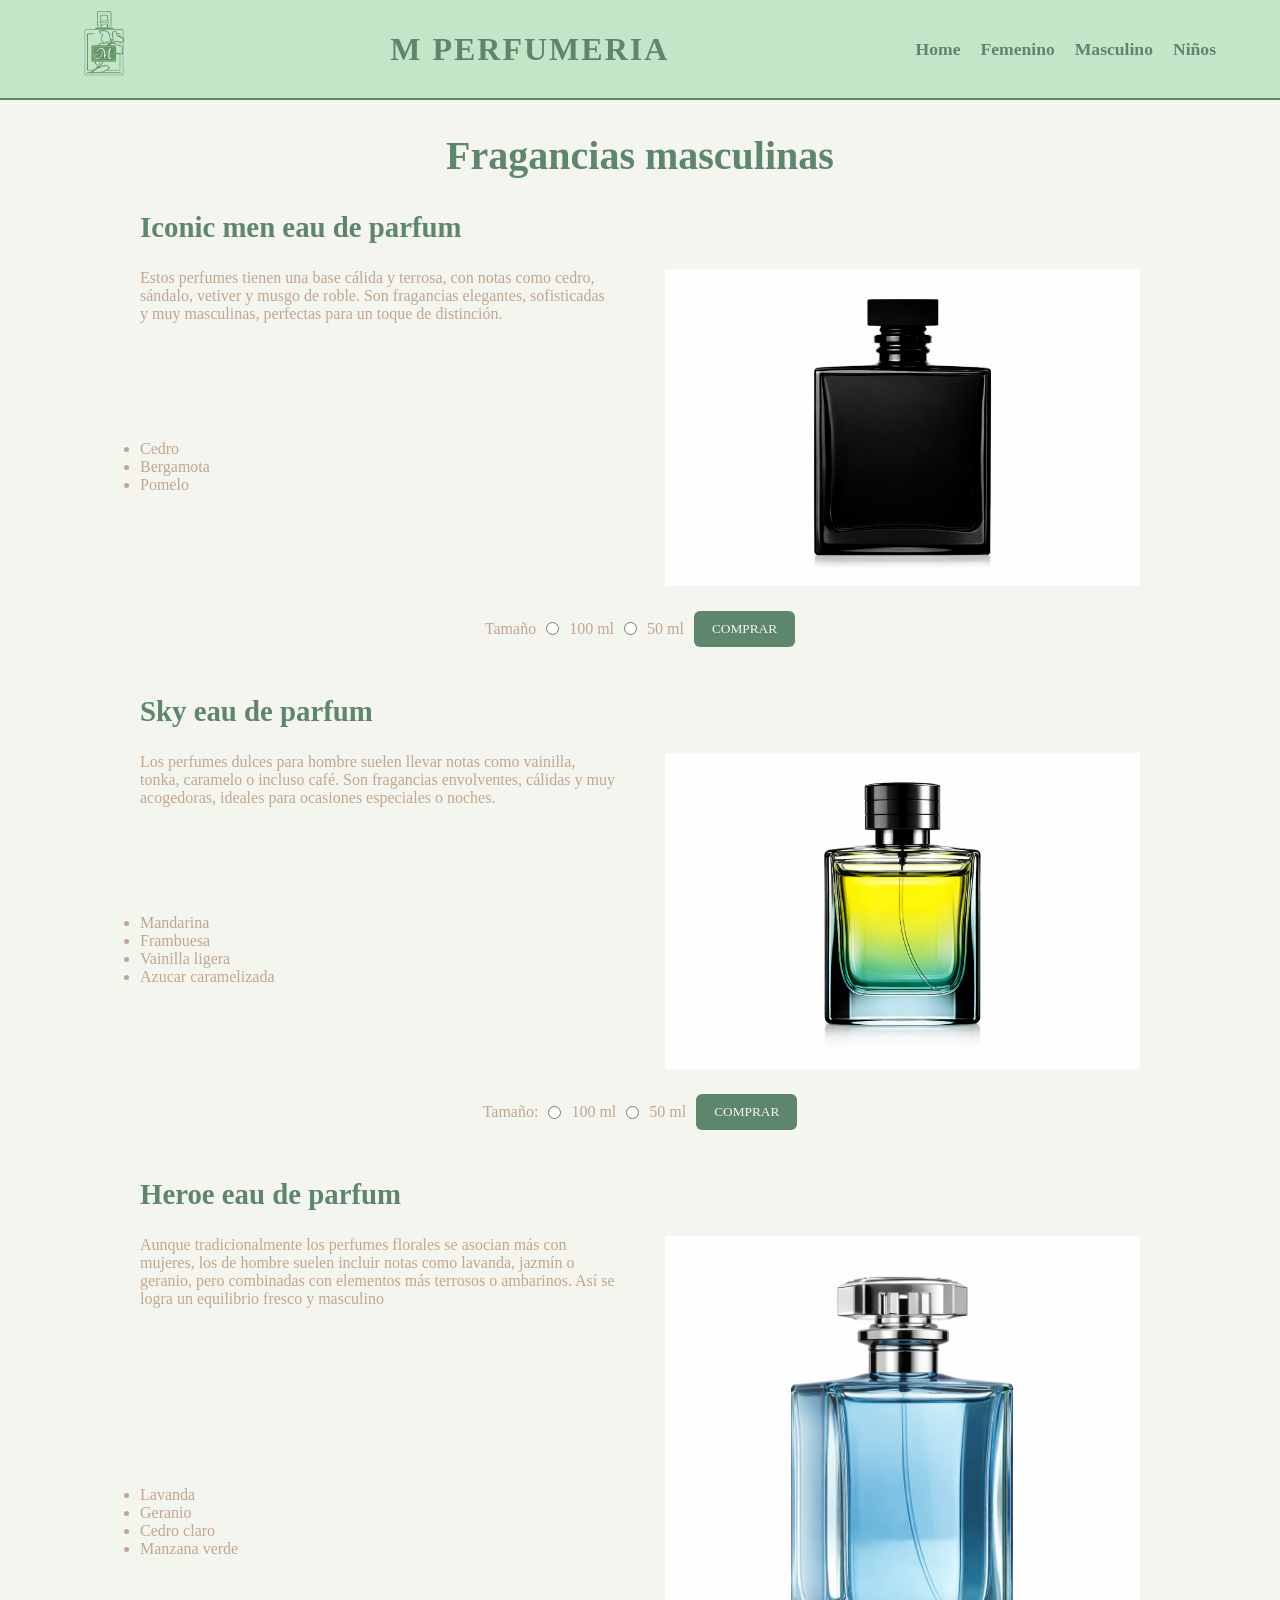
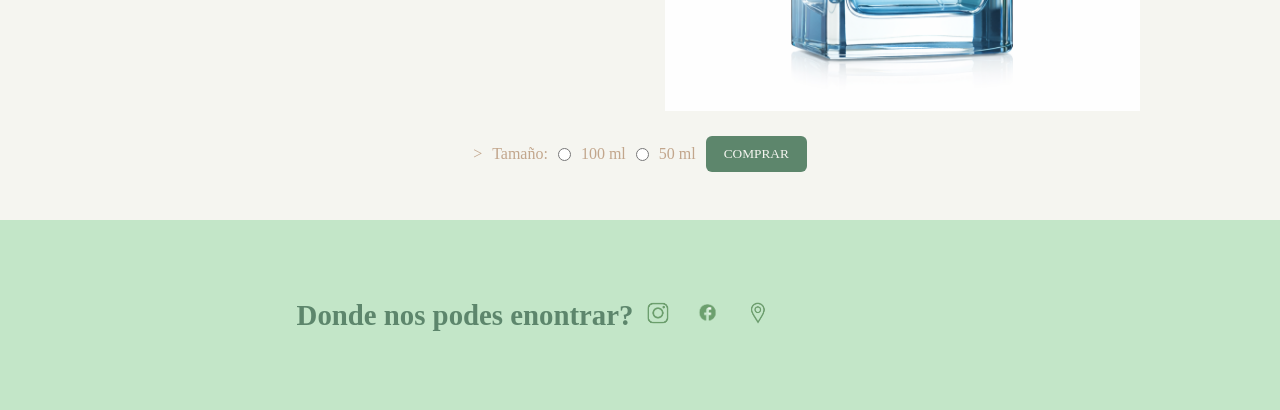
==== commit 988254a4: "entrega final desarrollo web" ====
--- a/pages/hombres.html
+++ b/pages/hombres.html
@@ -4,7 +4,9 @@
 <head>
     <meta charset="UTF-8">
     <meta name="viewport" content="width=device-width, initial-scale=1.0">
-    <title>Document</title>
+    <meta name="description"
+        content="Descubrí nuestra colección de perfumes para hombre. Desde fragancias amaderadas y sofisticadas hasta notas frescas y cítricas para el día a día en M Perfumería.">
+    <title>Hombres-M perfumeria</title>
     <link rel="stylesheet" href="../css/estilos.css">
 </head>
 
@@ -26,7 +28,8 @@
     <main>
         <h2>Fragancias masculinas</h2>
         <div class="hombre1">
-            <img class="producto imgh1" src="../img/hombre_amaderado.png" alt="perfume iconic men">
+            <img class="producto imgh1" src="../img/hombre_amaderado.png"
+                alt="perfume iconic men, fragancia amaderada con notas de cedro, bergamota y pomelo">
             <h3 class="tituloh1">Iconic men eau de parfum</h3>
             <form class="tipografia comprah1" action="/submit" method="post">
 
@@ -50,7 +53,8 @@
 
 
         <div class="hombre2">
-            <img class="producto imgh2" src="../img/hombre_dulce.png" alt="perfume sky men">
+            <img class="producto imgh2" src="../img/hombre_dulce.png"
+                alt="perfume sky men, fragancia dulce, con notas de mandarina, frambuesa, vainilla ligera y azucar caramelizada">
             <h3 class="tituloh2">Sky eau de parfum </h3>
             <form class="tipografia comprah2 " action="/submit" method="post">
                 <label for="tamaño">Tamaño:</label>
@@ -73,7 +77,8 @@
         </div>
 
         <div class="hombre3">
-            <img class="producto imgh3" src="../img/hombre_floral.png" alt="perfume Heroe">
+            <img class="producto imgh3" src="../img/hombre_floral.png"
+                alt="perfume Heroe, fragancia floral, con notas lavanda, geranio, cedro claro y manzana verde">
             <h3 class="tituloh3">Heroe eau de parfum</h3>
             <form class="tipografia comprah3" action="/submit" method="post">>
                 <label for="tamaño">Tamaño:</label>
@@ -105,7 +110,7 @@
         <h3>Donde nos podes enontrar?</h3>
         <a href=""><img class="redes" src="../img/instagram.png" alt="instagram"></a>
         <a href=""><img class="redes" src="../img/facebook.png" alt="facebook"></a>
-        <a href=""><img class="redes" src="../img/ubicacion.png" alt=""></a>
+        <a href=""><img class="redes" src="../img/ubicacion.png" alt="ubicación"></a>
         <iframe
             src="https://www.google.com/maps/embed?pb=!1m18!1m12!1m3!1d3284.718202139475!2d-58.43477722565514!3d-34.585996256560136!2m3!1f0!2f0!3f0!3m2!1i1024!2i768!4f13.1!3m3!1m2!1s0x95bcc945173b3dd7%3A0xe8a347bb55df550c!2sCoderhouse!5e0!3m2!1ses!2sar!4v1768933037406!5m2!1ses!2sar"
             width="200" height="150" style="border:0;" allowfullscreen="" loading="lazy"
--- a/css/estilos.css
+++ b/css/estilos.css
@@ -5,99 +5,191 @@
   box-sizing: border-box;
 }
 
-body {
+html, body {
+  max-width: 100vw;
   overflow-x: hidden;
   width: 100%;
   background-color: #F5F5F0;
   font-family: "Andada Pro", serif;
 }
 
-/* TIPOGRAFÍAS HEADER (unificadas) */
+h1 {
+  color: #5D866C;
+  font-family: "Playfair Display", serif;
+  font-size: 2.2rem;
+}
+
+h2 {
+  color: #5D866C;
+  font-family: "Playfair Display", serif;
+  font-size: 2.5rem;
+  text-align: center;
+  padding: 2rem 0;
+}
+
+h3 {
+  color: #5D866C;
+  font-family: "Playfair Display", serif;
+  font-size: 1.8rem;
+}
+
+p, .tipografia, ul, label {
+  color: #C2A68C;
+  font-family: "Andada Pro", serif;
+}
+
 header {
   display: flex;
   align-items: center;
   justify-content: space-between;
   padding: 10px 5%;
-  height: 80px;
+  height: 100px;
   background-color: #c3e6c8;
+  border-bottom: 2px solid #5D866C;
 }
 header .logo {
-  width: 100px;
+  width: 80px;
   height: auto;
-}
-header .logo img {
-  width: 100%;
-  height: auto;
-}
-header ul {
-  font-family: "Andada Pro", serif;
+  transition: transform 0.3s ease;
+}
+header .logo:hover {
+  transform: rotate(5deg) scale(1.1);
+}
+header h1 {
+  color: #5D866C;
+  font-family: "Playfair Display", serif;
+  font-size: 2rem;
+  margin: 0;
+  text-transform: uppercase;
+  letter-spacing: 2px;
+}
+@keyframes brilloDestello {
+  0%, 100% {
+    color: #5D866C;
+    text-shadow: none;
+  }
+  50% {
+    color: #F5F5F0;
+    text-shadow: 0 0 10px #F5F5F0, 0 0 20px #F5F5F0;
+  }
+}
+header h1 {
+  animation: brilloDestello 3s infinite ease-in-out;
+}
+header nav ul {
   display: flex;
   list-style: none;
-}
-header li {
-  margin-right: 1.5rem;
-}
-header a {
+  margin: 0;
+  padding: 0;
+  gap: 20px;
+}
+header nav ul li a {
   text-decoration: none;
   color: #5D866C;
-  font-weight: normal;
   font-family: "Andada Pro", serif;
-}
-
-/* TITULOS */
-h1 {
-  color: #5D866C;
-  font-family: "Playfair Display", serif;
-  font-size: 2.2rem;
-}
-
-h2 {
-  color: #5D866C;
-  font-family: "Playfair Display", serif;
-  font-size: 2.5rem;
+  font-weight: bold;
+  font-size: 1.1rem;
+  transition: color 0.3s ease;
+}
+header nav ul li a:hover {
+  color: #C2A68C;
   text-decoration: underline;
-  text-align: center;
-  padding: 2rem 0;
-  font-weight: normal;
-}
-
-h3 {
-  color: #5D866C;
-  font-family: "Playfair Display", serif;
-  font-size: 1.8rem;
-}
-
-/* PÁRRAFOS Y LISTAS - COLOR MARRÓN */
-p,
-.tipografía,
-ul,
-label {
-  color: #C2A68C;
-  font-family: "Andada Pro", serif;
-}
-
-/* GRID */
+}
+@media (max-width: 480px) {
+  header {
+    flex-direction: column;
+    height: auto;
+    padding: 20px;
+    text-align: center;
+    gap: 15px;
+  }
+  header h1 {
+    font-size: 1.5rem;
+  }
+  header nav ul {
+    flex-direction: row;
+    justify-content: center;
+    flex-wrap: wrap;
+    gap: 10px;
+  }
+  header nav ul li {
+    margin: 0;
+  }
+}
+
 .hombre1,
 .hombre2,
-.hombre3,
+.hombre3 {
+  display: grid;
+  grid-template-areas: "titulo titulo" "texto img" "ingredientes img" "compra compra";
+  grid-template-columns: 1fr 1fr;
+  grid-template-rows: auto auto auto auto;
+  column-gap: 5%;
+  row-gap: 25px;
+  width: 90%;
+  max-width: 1000px;
+  margin: 0 auto;
+  padding-bottom: 3rem;
+  align-items: start;
+}
+@media (max-width: 1024px) {
+  .hombre1,
+  .hombre2,
+  .hombre3 {
+    grid-template-columns: 1fr;
+    grid-template-areas: "titulo" "img" "texto" "ingredientes" "compra";
+    text-align: center;
+  }
+}
+
 .mujer1,
 .mujer2,
-.mujer3,
+.mujer3 {
+  display: grid;
+  grid-template-areas: "titulo titulo" "img texto" "img ingredientes" "compra compra";
+  grid-template-columns: 1fr 1fr;
+  grid-template-rows: auto auto auto auto;
+  column-gap: 5%;
+  row-gap: 25px;
+  width: 90%;
+  max-width: 1000px;
+  margin: 0 auto;
+  padding-bottom: 3rem;
+  align-items: start;
+}
+@media (max-width: 1024px) {
+  .mujer1,
+  .mujer2,
+  .mujer3 {
+    grid-template-columns: 1fr;
+    grid-template-areas: "titulo" "img" "texto" "ingredientes" "compra";
+    text-align: center;
+  }
+}
+
 .nena,
 .nene,
 .unisex {
   display: grid;
-  grid-template-areas: "titulo titulo" "img texto" "img ingredientes" "compra compra";
+  grid-template-areas: "titulo titulo" "img compra" "img texto" "img ingredientes";
   grid-template-columns: 1fr 1fr;
-  grid-template-rows: auto min-content min-content auto;
-  column-gap: 2%;
-  row-gap: 10px;
+  grid-template-rows: auto auto auto auto;
+  column-gap: 5%;
+  row-gap: 25px;
   width: 90%;
   max-width: 1000px;
   margin: 0 auto;
   padding-bottom: 3rem;
-  justify-content: center;
   align-items: start;
+}
+@media (max-width: 1024px) {
+  .nena,
+  .nene,
+  .unisex {
+    grid-template-columns: 1fr;
+    grid-template-areas: "titulo" "img" "texto" "ingredientes" "compra";
+    text-align: center;
+  }
 }
 
 .tituloh1,
@@ -124,6 +216,19 @@
   grid-area: img;
   width: 100%;
 }
+.imgh1 img,
+.imgh2 img,
+.imgh3 img,
+.imgm1 img,
+.imgm2 img,
+.imgm3 img,
+.imga img,
+.imge img,
+.imgx img {
+  width: 100%;
+  height: auto;
+  border-radius: 8px;
+}
 
 .textoh1,
 .textoh2,
@@ -159,27 +264,20 @@
 .comprae,
 .comprax {
   grid-area: compra;
+  display: flex;
   justify-content: center;
-  display: flex;
-}
-
-/* ANIMACION IMÁGENES PRODUCTOS */
-@keyframes aparecer {
-  from {
-    opacity: 0;
-    transform: translateY(20px);
-  }
-  to {
-    opacity: 1;
-    transform: translateY(0);
-  }
-}
-.producto {
-  animation: aparecer 1s ease-in-out;
-}
-
-/* BOTÓN */
-input[type=submit] {
+  align-items: center;
+  gap: 10px;
+}
+.comprah1 input[type=submit],
+.comprah2 input[type=submit],
+.comprah3 input[type=submit],
+.compram1 input[type=submit],
+.compram2 input[type=submit],
+.compram3 input[type=submit],
+.compraa input[type=submit],
+.comprae input[type=submit],
+.comprax input[type=submit] {
   background-color: #5D866C;
   color: #F5F5F0;
   border: none;
@@ -189,19 +287,27 @@
   font-family: "Andada Pro", serif;
   transition: transform 0.2s;
 }
-input[type=submit]:hover {
+.comprah1 input[type=submit]:hover,
+.comprah2 input[type=submit]:hover,
+.comprah3 input[type=submit]:hover,
+.compram1 input[type=submit]:hover,
+.compram2 input[type=submit]:hover,
+.compram3 input[type=submit]:hover,
+.compraa input[type=submit]:hover,
+.comprae input[type=submit]:hover,
+.comprax input[type=submit]:hover {
   transform: scale(1.05);
 }
 
-/* FOOTER */
 footer {
   background-color: #c3e6c8;
-  height: 80px;
+  min-height: 80px;
   display: flex;
   align-items: center;
   justify-content: center;
-}
-
+  width: 100%;
+  padding: 20px;
+}
 footer .redes {
   width: 30px;
   height: 30px;
@@ -209,53 +315,56 @@
   object-fit: contain;
 }
 
-/* MOBILE */
 @media (max-width: 480px) {
-  header {
+  footer {
     flex-direction: column;
-    height: auto;
-    gap: 1rem;
-    padding: 15px;
-    text-align: center; /* Centra el texto del logo/título */
-  }
-  /* Ajuste del Grid de Productos */
-  .hombre1, .hombre2, .hombre3,
-  .mujer1, .mujer2, .mujer3,
-  .nena, .nene, .unisex {
-    grid-template-columns: 1fr; /* Forzamos una sola columna */
-    grid-template-areas: "titulo" "img" "texto" "ingredientes" "compra";
-    width: 100%;
-    display: flex; /* Cambiar a flex puede ser más fácil para centrar todo en mobile */
-    flex-direction: column;
-    align-items: center;
-    text-align: center; /* Centra los textos y párrafos */
-  }
-  /* Centrar la imagen específicamente */
-  [class^=imgh], [class^=imgm], [class^=imga], [class^=imge], [class^=imgx] {
-    display: flex;
-    justify-content: center;
-    width: 100%;
-  }
-  [class^=imgh] img, [class^=imgm] img, [class^=imga] img, [class^=imge] img, [class^=imgx] img {
-    max-width: 280px; /* Un poco más grande para que luzca mejor */
-    height: auto;
-  }
-  /* Quitar el padding lateral excesivo si lo hubiera y centrar listas */
-  p {
-    padding: 10px 10%;
-    text-align: center;
-  }
-  ul {
-    list-style: none; /* A veces los puntos de la lista descentran el texto */
-    padding: 0;
-    margin-bottom: 1rem;
-  }
-  /* Centrar la sección de compra (tamaños y botón) */
-  [class^=compra] {
-    flex-direction: column;
-    gap: 15px;
-    align-items: center;
-  }
+    gap: 20px;
+    text-align: center;
+  }
+}
+/* 1. ANIMACIÓN DE ENTRADA (Al cargar la página) */
+@keyframes aparecer {
+  from {
+    opacity: 0;
+    transform: translateY(30px);
+  }
+  to {
+    opacity: 1;
+    transform: translateY(0);
+  }
+}
+/* 2. ANIMACIÓN DE REVELADO (Al hacer scroll) */
+@keyframes revelarElemento {
+  from {
+    opacity: 0;
+    scale: 0.9;
+  }
+  to {
+    opacity: 1;
+    scale: 1;
+  }
+}
+/* APLICACIÓN A LOS PRODUCTOS */
+/* Como en tu HTML tenés <img class="producto ...">, esto activará el efecto lento */
+.producto {
+  animation: aparecer 1.8s ease-out; /* 1.8 segundos para que sea bien lento */
+  animation-fill-mode: both;
+}
+
+/* EFECTO DE SCROLL (Opcional, suma puntos para el final) */
+/* Esto hace que los títulos y fotos se revelen mientras bajás la pantalla */
+[class^=img] img, [class^=img], [class^=titulo] img, [class^=titulo] {
+  animation: revelarElemento linear both;
+  animation-timeline: view();
+  animation-range: entry 10% cover 30%;
+}
+
+/* ESTILO DEL BOTÓN (Para asegurar que no se rompa nada) */
+input[type=submit] {
+  transition: transform 0.3s ease;
+}
+input[type=submit]:hover {
+  transform: scale(1.05);
 }
 
 /*# sourceMappingURL=estilos.css.map */
